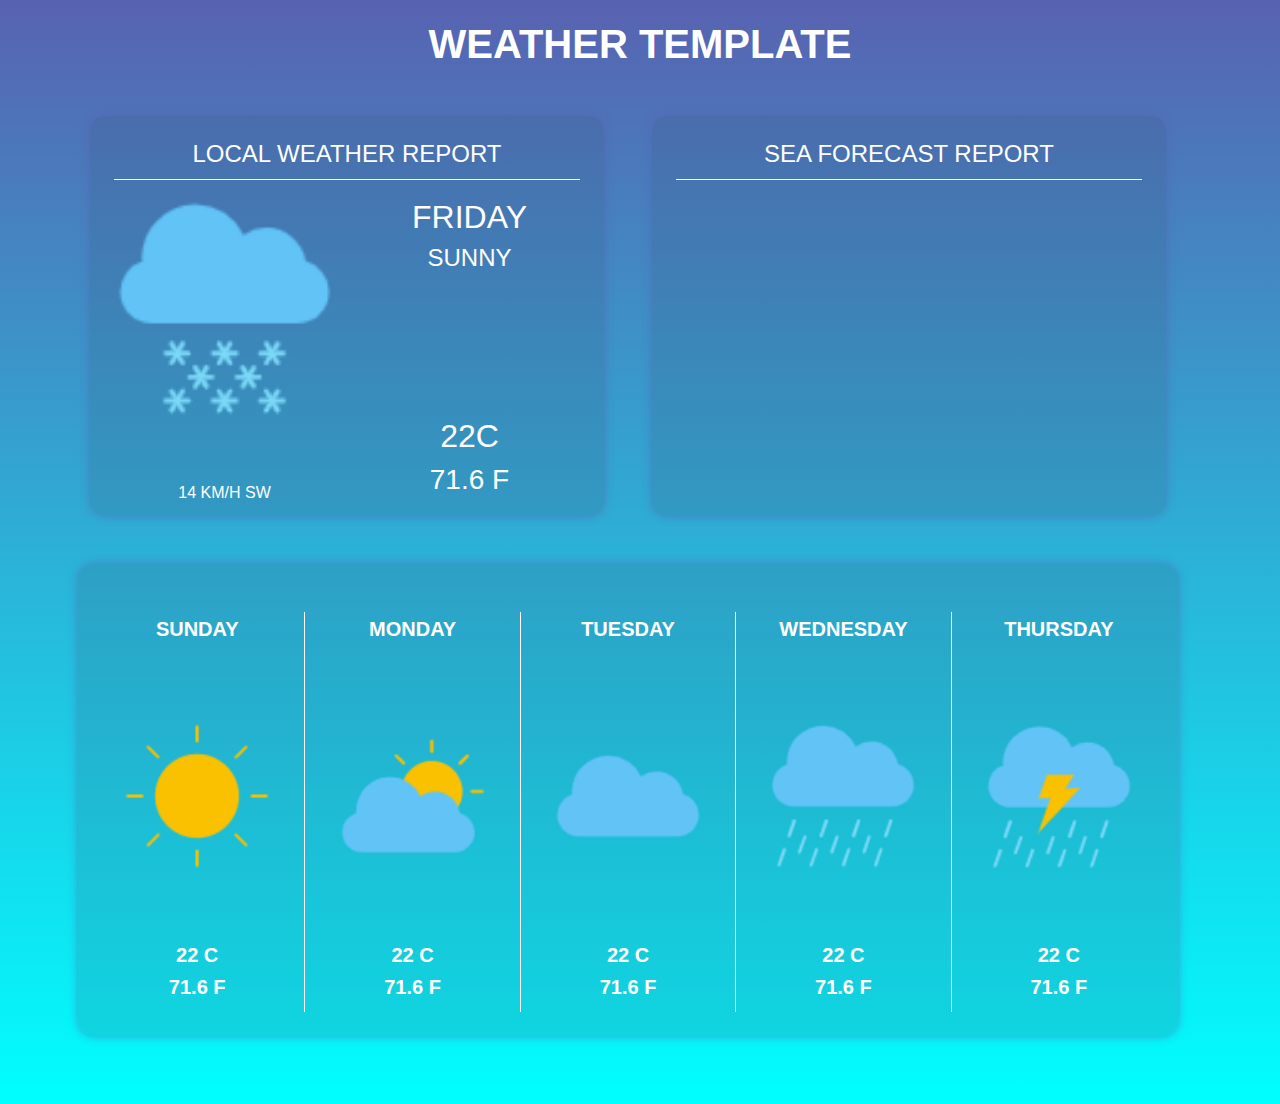
==== index.html @ 68a6bf67 "the weather with current day" ====
<!DOCTYPE html>
<html lang="en">
  <head>
    <meta charset="UTF-8" />
    <meta name="viewport" content="width=device-width, initial-scale=1.0" />
    <link rel="stylesheet" href="assets/Bootstrap/bootstrap.css" />
    <!-- <link
      rel="stylesheet"
      href="https://cdn.jsdelivr.net/npm/bootstrap@4.4.1/dist/css/bootstrap.min.css"
      integrity="sha384-Vkoo8x4CGsO3+Hhxv8T/Q5PaXtkKtu6ug5TOeNV6gBiFeWPGFN9MuhOf23Q9Ifjh"
      crossorigin="anonymous"
    /> -->
    <link rel="stylesheet" href="assets/css/main.css" />
    <title>Weather</title>
  </head>
  <body>
    <div class="page container">
      <h1 class="title">weather template</h1>
      <div class="report container row mt-5 gap-5">
        <div class="local col rounded-4 p-4">
          <h4 class="weather-header">local weather report</h4>
          <div class="row card-body">
            <div class="col wether-flex">
              <img class="card-img" src="assets/images/sun.png" alt="sun" />
              14 km/h sw
            </div>
            <div class="col wether-flex">
              <div>
                <h2 class="dayName">Sunday</h2>
                <h4>Sunny</h4>
              </div>
              <div>
                <h2>22C</h2>
                <h3>71.6 F</h3>
              </div>
            </div>
          </div>
        </div>
        <div class="sea col rounded-4 p-4">
          <h4 class="weather-header">sea forecast report</h4>
        </div>
      </div>
      <div class="days row container mt-5 rounded-4 pt-5 pb-4 mb-5">
        <div class="col">
          <h3 class="dayName">monday</h3>
          <img src="assets/images/SunCloud.png" alt="" />
          <div>
            <h3>22 C</h3>
            <h3>71.6 f</h3>
          </div>
        </div>
        <div class="col">
          <h3 class="dayName">tuesday</h3>
          <img src="assets/images/Cloud.png" alt="" />
          <div>
            <h3>22 C</h3>
            <h3>71.6 f</h3>
          </div>
        </div>
        <div class="col">
          <h3 class="dayName">wednesday</h3>
          <img src="assets/images/rain.png" alt="" />
          <div>
            <h3>22 C</h3>
            <h3>71.6 f</h3>
          </div>
        </div>
        <div class="col">
          <h3 class="dayName">thursday</h3>
          <img src="assets/images/RainThunder.png" alt="" />
          <div>
            <h3>22 C</h3>
            <h3>71.6 f</h3>
          </div>
        </div>
        <div class="col">
          <h3 class="dayName">friday</h3>
          <img src="assets/images/Snow.png" alt="" />
          <div>
            <h3>22 C</h3>
            <h3>71.6 f</h3>
          </div>
        </div>
      </div>
    </div>
    <script>
      weather=[
        {day:"Sunday",status:"sunny",img:"assets/images/sun.png"},
        {day:"Monday",status:"SunCloud",img:"assets/images/SunCloud.png"},
        {day:"Tuesday",status:"Cloud",img:"assets/images/Cloud.png"},
        {day:"Wednesday",status:"rain",img:"assets/images/rain.png"},
        {day:"Thursday",status:"RainThunder",img:"assets/images/RainThunder.png"},
        {day:"Friday",status:"Snow",img:"assets/images/Snow.png"},
      ];

      var days = ['Sunday', 'Monday', 'Tuesday', 'Wednesday', 'Thursday', 'Friday'];

      let Day= new Date();
      const currentDay = days[Day.getDay()];
      let image = document.getElementsByTagName('img');
      let dayName = document.getElementsByClassName('dayName');
      let index=Day.getDay();
      for(let i = 0 ; i<days.length;i++){
        dayName[i].innerHTML=days[index];
        image[i].src=weather[index].img;
        if(index / 5 == 1){
          index = 0 ;
        }else{
          index++;
        }
      }

      // for(let i = 0; i< image.length ; i ++){
      //     let random = Math.floor(Math.random()*6)
      //     image[i].src=weather[random].img;
      //   }

    </script>
    <!-- <script src="assets/Bootstrap/bootstrap.js"></script> -->
  </body>
</html>
---- assets/css/main.css ----
*{
    margin: 0;
    padding: 0;
}
:root{
    --main-color:#3d588134;
    --secondary-color:#eef7ff;
    --font-header-color:#dd3334;
    --font-color:#898989;

}
body{
    background: linear-gradient(#5862b0,cyan);
    font-family: sans-serif;
}
.page{
    padding: 20px;
}
.page .title{
    text-align: center;
    color: white;
    text-transform: uppercase;
    font-weight: bold;
    
}
.local{
    background-color: var(--main-color);
    height: 400px;
    box-shadow: 0px 0px 10px #5862b098;
    color: white;
}
.sea{
    height: 400px;
    background-color: var(--main-color);
    box-shadow: 0px 0px 10px #5862b098;
    color: white;
}
.weather-header{
    border-bottom:1px solid white ;
    text-align: center;
    text-transform: uppercase;
    padding-bottom: 10px;
}

.days{
    background-color: var(--main-color);
    color: white;
    text-transform: uppercase;
    box-shadow: 0px 0px 10px #5862b098;
}
.days > div{
    border-right: 1px solid white;
    text-align: center;
    display: flex;
    flex-direction: column;
    justify-content: space-between;
    padding: 5px;
    height: 400px;
    align-items: center;
}
@media(max-width:767px){
    .days > div{
        border-right:none;
        box-shadow: 0px 0px 10px #5862b098;
     background-color: var(--main-color);
    }
    .days{
        background-color: transparent;
        box-shadow: none;
        gap: 10px;
    }
}
.days div:last-child{
    border-right: none;
}
.card-body{
    height: 90%;
}
.wether-flex{
    display: flex;
    flex-direction: column;
    align-items: center;
    justify-content: space-between;
    text-transform: uppercase;
    margin-top: 10px;
}
.wether-flex > div{
    text-align: center;
}
.days > div h3{
    font-size: 20px;
   font-weight: bold;
}
.days > div img{
    width: 150px;
}
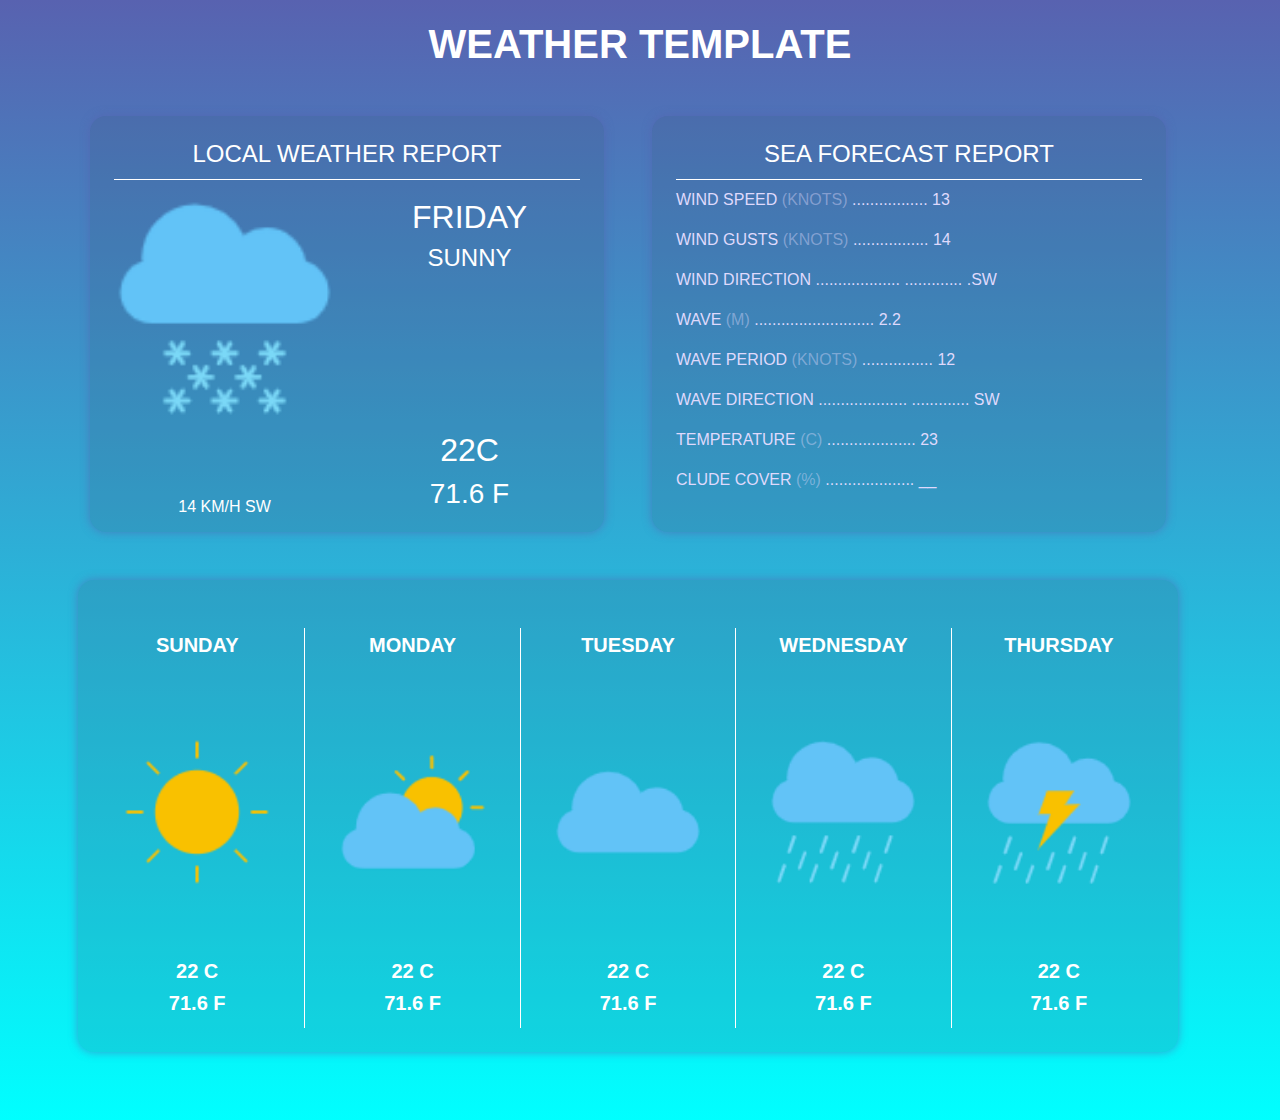
==== commit 5399ac26: "detiles of weather" ====
--- a/index.html
+++ b/index.html
@@ -38,6 +38,14 @@
         </div>
         <div class="sea col rounded-4 p-4">
           <h4 class="weather-header">sea forecast report</h4>
+          <p>wind SPEED <span>(KNOTS)</span> ................. 13</p>
+          <p>wind gusts <span>(KNOTS)</span> ................. 14</p>
+          <p>wind direction ................... ............. .sw</p>
+          <p>wave <span>(m)</span> ........................... 2.2</p>
+          <p>wave period <span>(KNOTS)</span> ................ 12</p>
+          <p>wave direction .................... ............. sw</p>
+          <p>temperature <span>(C)</span> .................... 23</p>
+          <p>clude cover <span>(%)</span> .................... __</p>
         </div>
       </div>
       <div class="days row container mt-5 rounded-4 pt-5 pb-4 mb-5">
@@ -96,7 +104,6 @@
       var days = ['Sunday', 'Monday', 'Tuesday', 'Wednesday', 'Thursday', 'Friday'];
 
       let Day= new Date();
-      const currentDay = days[Day.getDay()];
       let image = document.getElementsByTagName('img');
       let dayName = document.getElementsByClassName('dayName');
       let index=Day.getDay();
--- a/assets/css/main.css
+++ b/assets/css/main.css
@@ -25,15 +25,23 @@
 }
 .local{
     background-color: var(--main-color);
-    height: 400px;
+    /* height: 400px; */
     box-shadow: 0px 0px 10px #5862b098;
     color: white;
 }
 .sea{
-    height: 400px;
+    /* height: 400px; */
     background-color: var(--main-color);
     box-shadow: 0px 0px 10px #5862b098;
     color: white;
+}
+.sea > p{
+    text-transform: uppercase;
+    color: rgb(223, 217, 252);
+}
+.sea > p > span{
+    text-transform: uppercase;
+    color: rgba(223, 217, 252, 0.425);
 }
 .weather-header{
     border-bottom:1px solid white ;
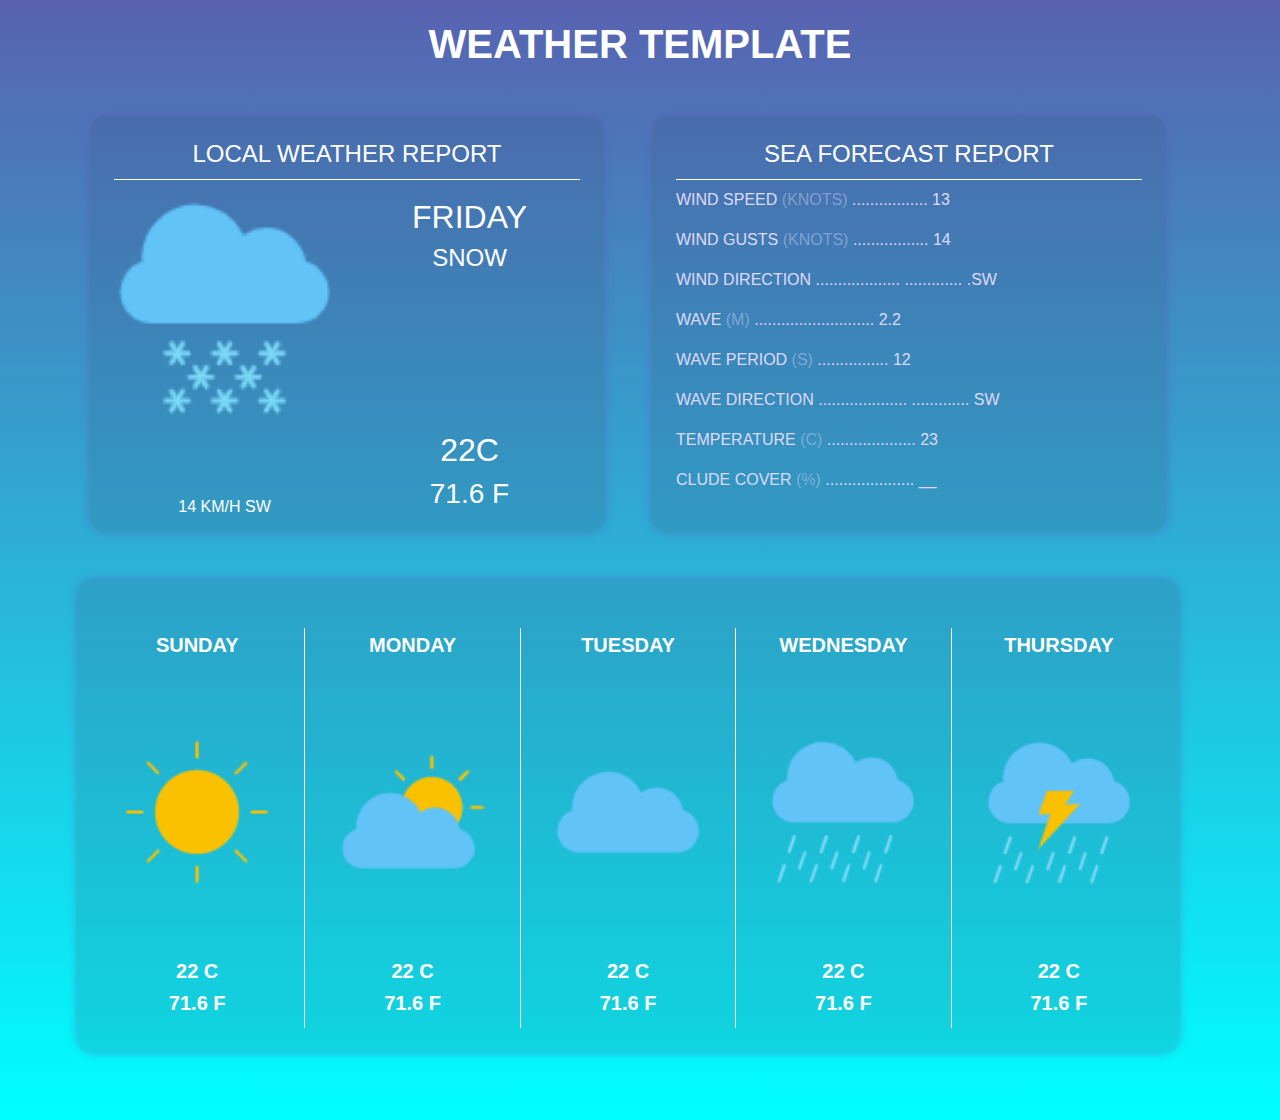
==== commit 4953c8c1: "current day status" ====
--- a/index.html
+++ b/index.html
@@ -27,7 +27,7 @@
             <div class="col wether-flex">
               <div>
                 <h2 class="dayName">Sunday</h2>
-                <h4>Sunny</h4>
+                <h4 id="status">Sunny</h4>
               </div>
               <div>
                 <h2>22C</h2>
@@ -42,7 +42,7 @@
           <p>wind gusts <span>(KNOTS)</span> ................. 14</p>
           <p>wind direction ................... ............. .sw</p>
           <p>wave <span>(m)</span> ........................... 2.2</p>
-          <p>wave period <span>(KNOTS)</span> ................ 12</p>
+          <p>wave period <span>(s)</span> ................ 12</p>
           <p>wave direction .................... ............. sw</p>
           <p>temperature <span>(C)</span> .................... 23</p>
           <p>clude cover <span>(%)</span> .................... __</p>
@@ -107,8 +107,10 @@
       let image = document.getElementsByTagName('img');
       let dayName = document.getElementsByClassName('dayName');
       let index=Day.getDay();
+      let dayStatus = document.getElementById('status');
       for(let i = 0 ; i<days.length;i++){
         dayName[i].innerHTML=days[index];
+        dayStatus.innerHTML=weather[Day.getDay()].status;
         image[i].src=weather[index].img;
         if(index / 5 == 1){
           index = 0 ;
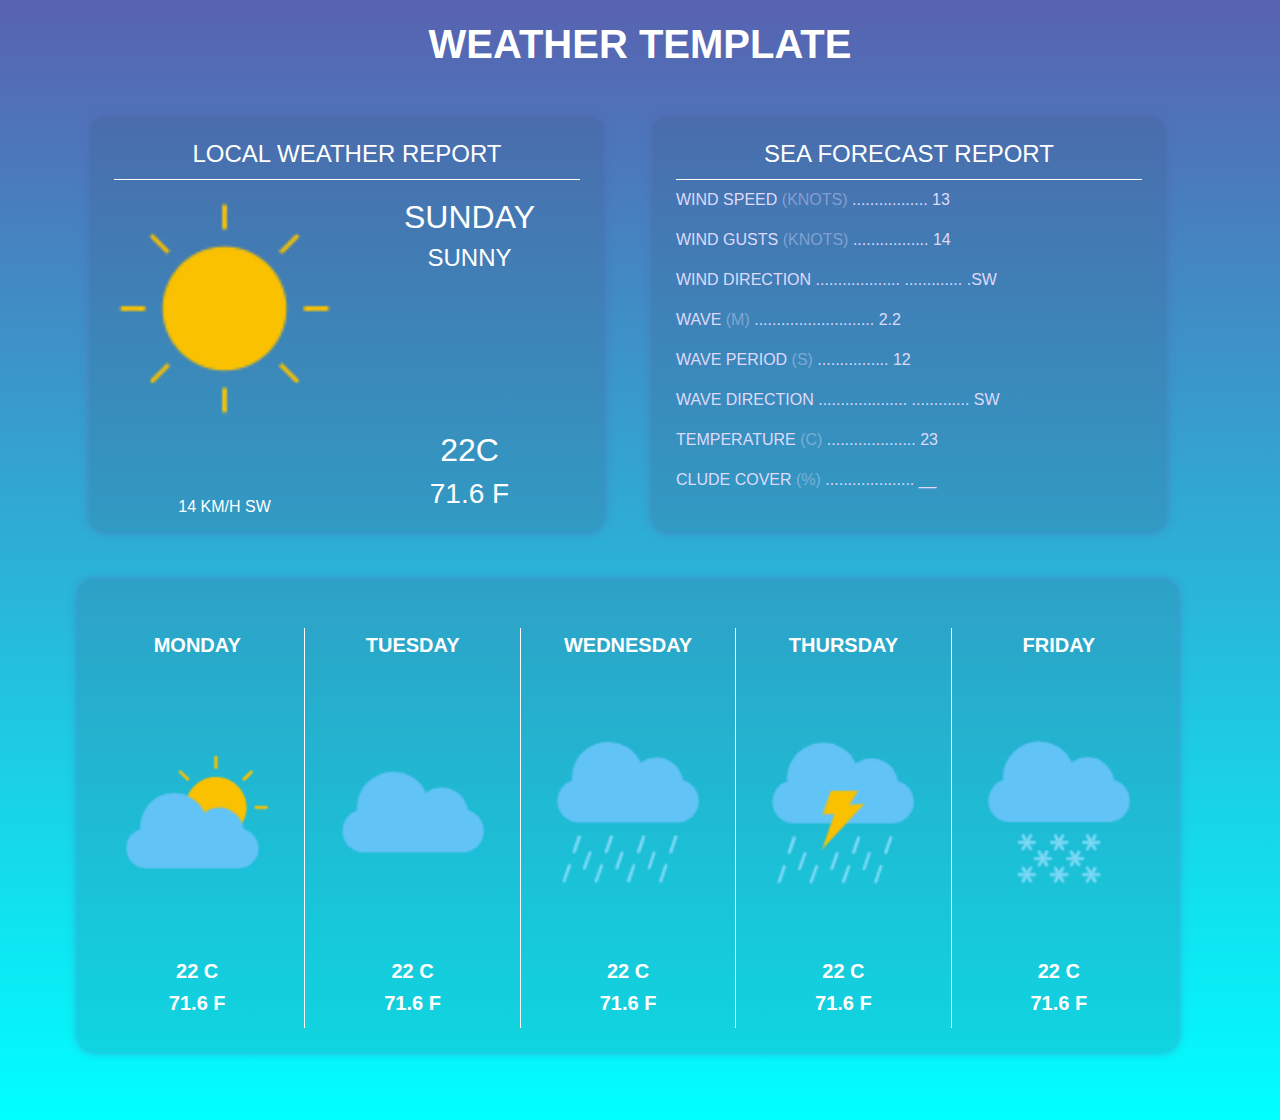
==== commit 8e7a2391: "." ====
--- a/index.html
+++ b/index.html
@@ -99,9 +99,8 @@
         {day:"Wednesday",status:"rain",img:"assets/images/rain.png"},
         {day:"Thursday",status:"RainThunder",img:"assets/images/RainThunder.png"},
         {day:"Friday",status:"Snow",img:"assets/images/Snow.png"},
+        {day:"Saturday",status:"Cloud",img:"assets/images/Cloud.png"},
       ];
-
-      var days = ['Sunday', 'Monday', 'Tuesday', 'Wednesday', 'Thursday', 'Friday'];
 
       let Day= new Date();
       let image = document.getElementsByTagName('img');
@@ -109,7 +108,7 @@
       let index=Day.getDay();
       let dayStatus = document.getElementById('status');
       for(let i = 0 ; i<days.length;i++){
-        dayName[i].innerHTML=days[index];
+        dayName[i].innerHTML=weather[index].day;
         dayStatus.innerHTML=weather[Day.getDay()].status;
         image[i].src=weather[index].img;
         if(index / 5 == 1){
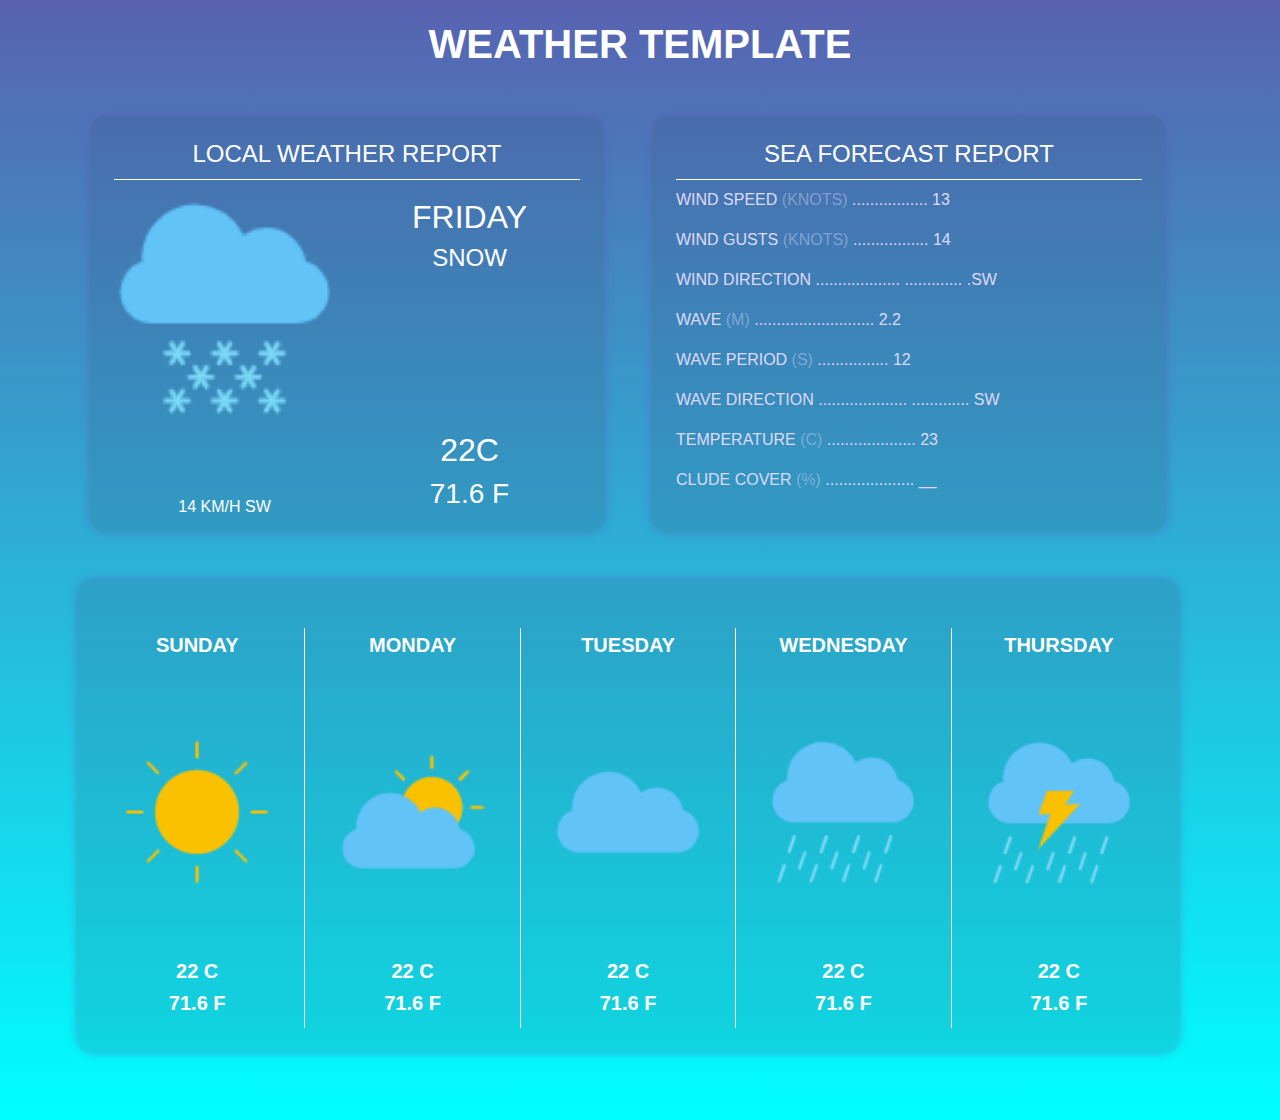
==== commit 73cbb91a: "." ====
--- a/index.html
+++ b/index.html
@@ -105,16 +105,16 @@
       let Day= new Date();
       let image = document.getElementsByTagName('img');
       let dayName = document.getElementsByClassName('dayName');
-      let index=Day.getDay();
+      let indexOfDay=Day.getDay();
       let dayStatus = document.getElementById('status');
-      for(let i = 0 ; i<days.length;i++){
-        dayName[i].innerHTML=weather[index].day;
+      for(let i = 0 ; i<weather.length;i++){
+        dayName[i].innerHTML=weather[indexOfDay].day;
         dayStatus.innerHTML=weather[Day.getDay()].status;
-        image[i].src=weather[index].img;
-        if(index / 5 == 1){
-          index = 0 ;
+        image[i].src=weather[indexOfDay].img;
+        if(indexOfDay / 5 == 1){
+          indexOfDay = 0 ;
         }else{
-          index++;
+          indexOfDay++;
         }
       }
 
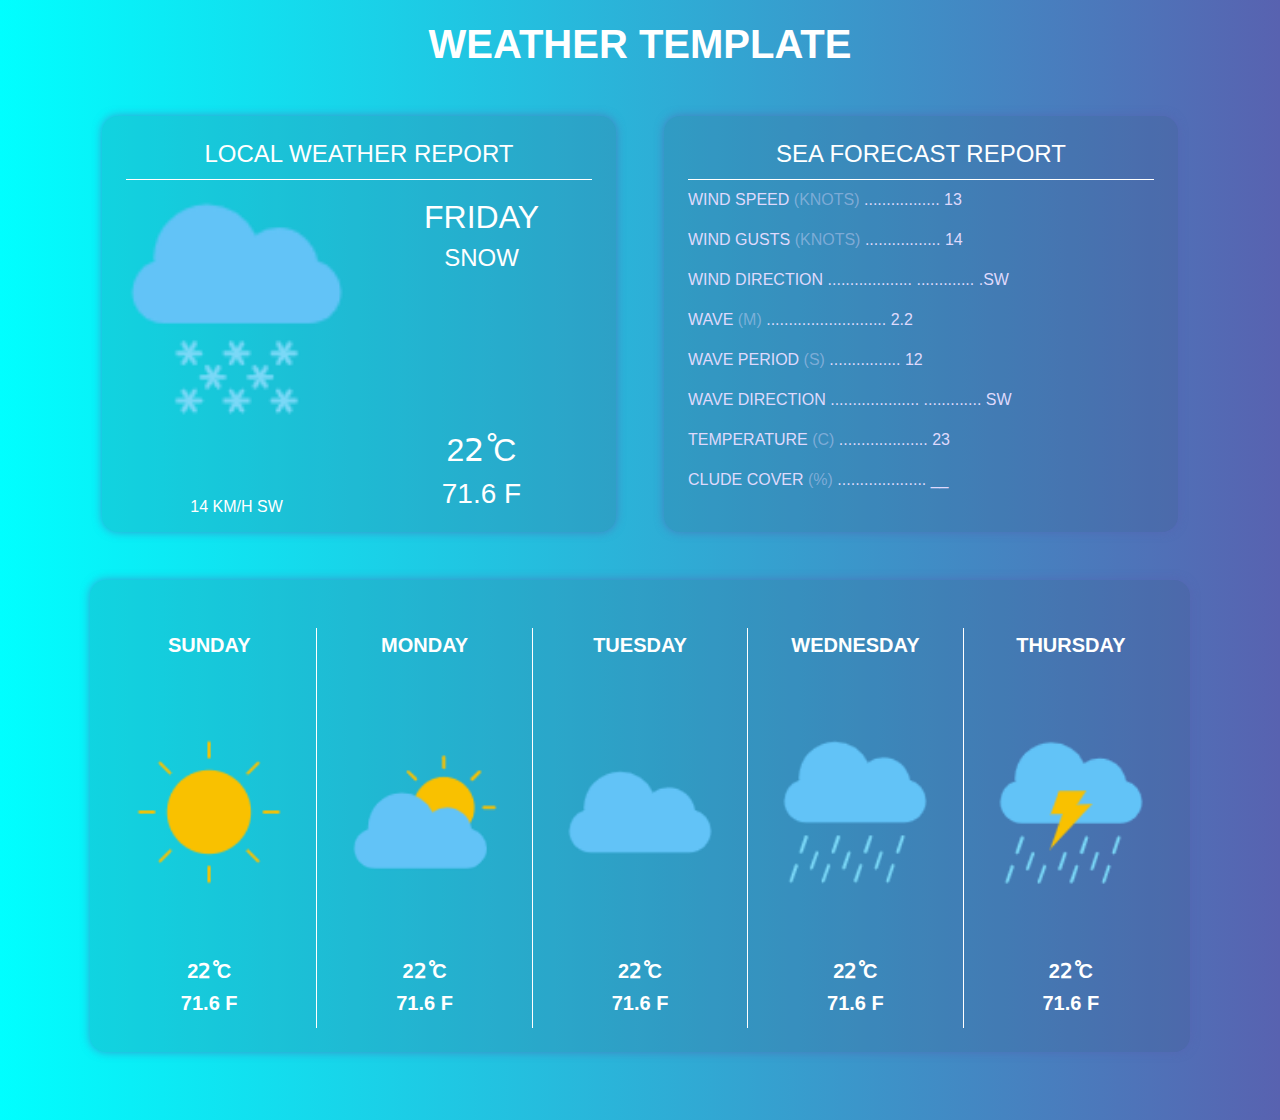
==== commit 29ff75ac: "solve responsive problem" ====
--- a/index.html
+++ b/index.html
@@ -30,7 +30,7 @@
                 <h4 id="status">Sunny</h4>
               </div>
               <div>
-                <h2>22C</h2>
+                <h2>22ْ C</h2>
                 <h3>71.6 F</h3>
               </div>
             </div>
@@ -53,7 +53,7 @@
           <h3 class="dayName">monday</h3>
           <img src="assets/images/SunCloud.png" alt="" />
           <div>
-            <h3>22 C</h3>
+            <h3>22ْ C</h3>
             <h3>71.6 f</h3>
           </div>
         </div>
@@ -61,7 +61,7 @@
           <h3 class="dayName">tuesday</h3>
           <img src="assets/images/Cloud.png" alt="" />
           <div>
-            <h3>22 C</h3>
+            <h3>22ْ C</h3>
             <h3>71.6 f</h3>
           </div>
         </div>
@@ -69,7 +69,7 @@
           <h3 class="dayName">wednesday</h3>
           <img src="assets/images/rain.png" alt="" />
           <div>
-            <h3>22 C</h3>
+            <h3>22ْ C</h3>
             <h3>71.6 f</h3>
           </div>
         </div>
@@ -77,7 +77,7 @@
           <h3 class="dayName">thursday</h3>
           <img src="assets/images/RainThunder.png" alt="" />
           <div>
-            <h3>22 C</h3>
+            <h3>22ْ C</h3>
             <h3>71.6 f</h3>
           </div>
         </div>
@@ -85,7 +85,7 @@
           <h3 class="dayName">friday</h3>
           <img src="assets/images/Snow.png" alt="" />
           <div>
-            <h3>22 C</h3>
+            <h3>22ْ C</h3>
             <h3>71.6 f</h3>
           </div>
         </div>
@@ -101,7 +101,6 @@
         {day:"Friday",status:"Snow",img:"assets/images/Snow.png"},
         {day:"Saturday",status:"Cloud",img:"assets/images/Cloud.png"},
       ];
-
       let Day= new Date();
       let image = document.getElementsByTagName('img');
       let dayName = document.getElementsByClassName('dayName');
--- a/assets/css/main.css
+++ b/assets/css/main.css
@@ -10,11 +10,12 @@
 
 }
 body{
-    background: linear-gradient(#5862b0,cyan);
+    background: linear-gradient(270deg,#5862b0,cyan);
     font-family: sans-serif;
 }
 .page{
     padding: 20px;
+    
 }
 .page .title{
     text-align: center;
@@ -22,6 +23,9 @@
     text-transform: uppercase;
     font-weight: bold;
     
+}
+.report{
+    margin: auto;
 }
 .local{
     background-color: var(--main-color);
@@ -55,6 +59,7 @@
     color: white;
     text-transform: uppercase;
     box-shadow: 0px 0px 10px #5862b098;
+    margin: auto;
 }
 .days > div{
     border-right: 1px solid white;
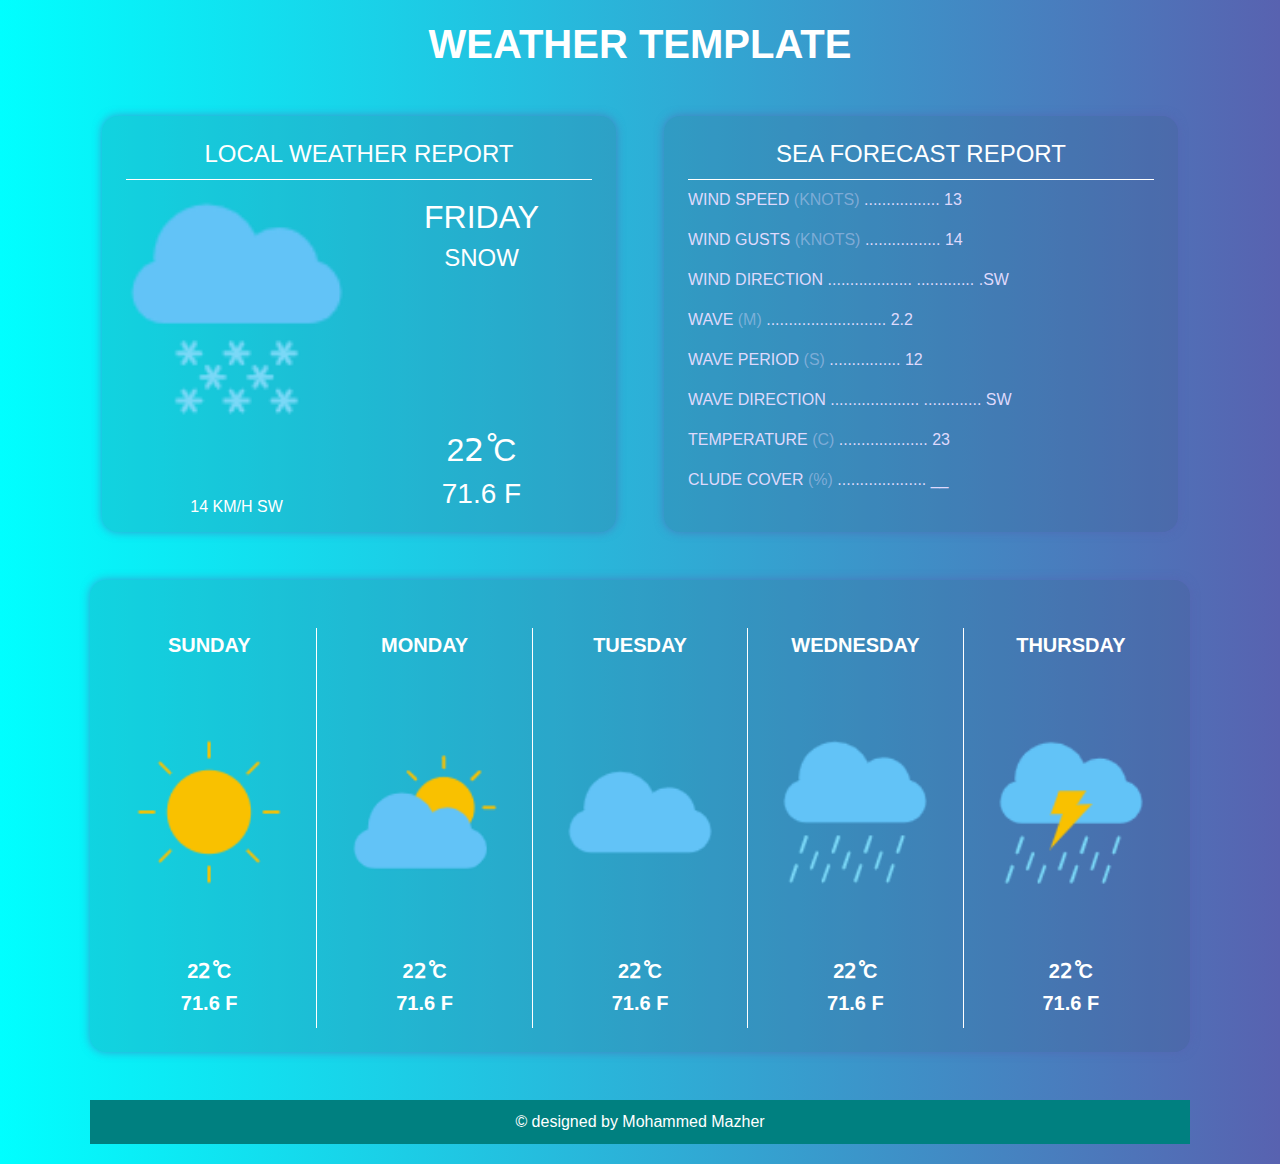
==== commit 940edb2f: "copy write mark" ====
--- a/index.html
+++ b/index.html
@@ -90,6 +90,9 @@
           </div>
         </div>
       </div>
+      <footer>
+       &copy; designed by Mohammed Mazher 
+      </footer>
     </div>
     <script>
       weather=[
--- a/assets/css/main.css
+++ b/assets/css/main.css
@@ -106,4 +106,10 @@
 }
 .days > div img{
     width: 150px;
+}
+footer{
+    padding: 10px;
+    background-color: teal;
+    text-align: center;
+    color: white;
 }